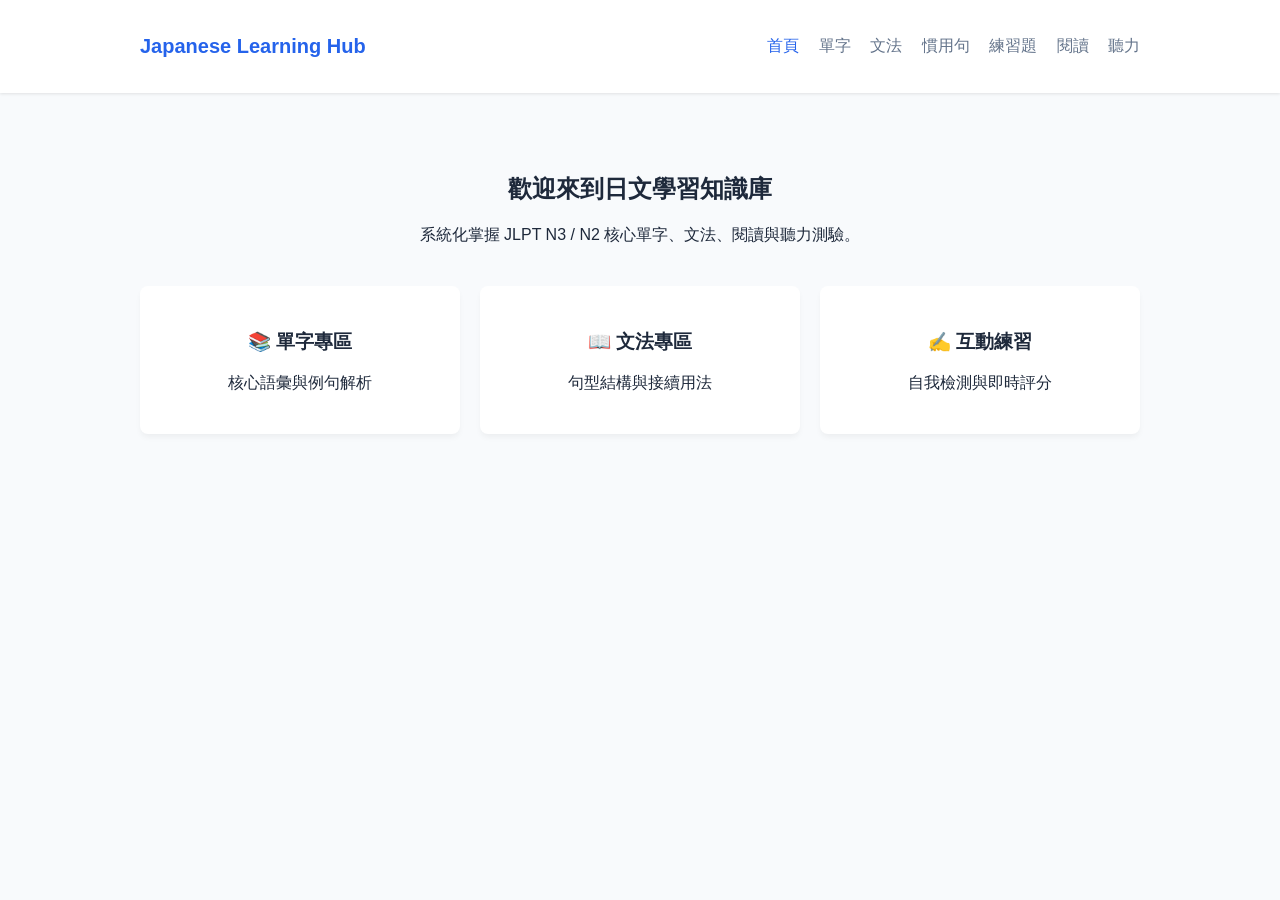
==== index.html @ bfe4eba3 "Add files via upload" ====
<!DOCTYPE html>
<html lang="zh-TW">
<head>
    <meta charset="UTF-8">
    <meta name="viewport" content="width=device-width, initial-scale=1.0">
    <title>Japanese Learning Hub - 日文學習知識庫</title>
    <link rel="stylesheet" href="css/style.css">
</head>
<body>
    <header class="navbar">
        <div class="container">
            <h1>Japanese Learning Hub</h1>
            <nav>
                <a href="index.html" class="active">首頁</a>
                <a href="pages/vocabulary.html">單字</a>
                <a href="pages/grammar.html">文法</a>
                <a href="pages/idioms.html">慣用句</a>
                <a href="pages/exercises.html">練習題</a>
                <a href="pages/reading.html">閱讀</a>
                <a href="pages/listening.html">聽力</a>
            </nav>
        </div>
    </header>

    <main class="container hero">
        <h2>歡迎來到日文學習知識庫</h2>
        <p>系統化掌握 JLPT N3 / N2 核心單字、文法、閱讀與聽力測驗。</p>
        
        <div class="card-grid">
            <a href="pages/vocabulary.html" class="feature-card">
                <h3>📚 單字專區</h3>
                <p>核心語彙與例句解析</p>
            </a>
            <a href="pages/grammar.html" class="feature-card">
                <h3>📖 文法專區</h3>
                <p>句型結構與接續用法</p>
            </a>
            <a href="pages/exercises.html" class="feature-card">
                <h3>✍️ 互動練習</h3>
                <p>自我檢測與即時評分</p>
            </a>
        </div>
    </main>

    <script src="js/main.js"></script>
    <script src="js/search.js"></script>
</body>
</html>
---- css/style.css ----
body {
    font-family: -apple-system, BlinkMacSystemFont, "Segoe UI", Roboto, "Helvetica Neue", Arial, sans-serif;
    background-color: #f8fafc;
    color: #1e293b;
    margin: 0;
    padding: 0;
}

.container {
    max-width: 1000px;
    margin: 0 auto;
    padding: 20px;
}

.navbar {
    background-color: #ffffff;
    box-shadow: 0 1px 3px rgba(0,0,0,0.1);
    padding: 15px 0;
}

.navbar .container {
    display: flex;
    justify-content: space-between;
    align-items: center;
}

.navbar h1 {
    font-size: 1.25rem;
    color: #2563eb;
    margin: 0;
}

.navbar nav a {
    margin-left: 15px;
    text-decoration: none;
    color: #64748b;
    font-weight: 500;
}

.navbar nav a.active, .navbar nav a:hover {
    color: #2563eb;
}

.hero {
    text-align: center;
    padding: 60px 20px;
}

.card-grid {
    display: grid;
    grid-template-columns: repeat(auto-fit, minmax(250px, 1fr));
    gap: 20px;
    margin-top: 40px;
}

.feature-card {
    background: #ffffff;
    padding: 24px;
    border-radius: 8px;
    box-shadow: 0 4px 6px -1px rgba(0,0,0,0.05);
    text-decoration: none;
    color: inherit;
    transition: transform 0.2s;
}

.feature-card:hover {
    transform: translateY(-4px);
}

.search-box {
    width: 100%;
    padding: 12px;
    font-size: 1rem;
    border: 1px solid #cbd5e1;
    border-radius: 6px;
    margin-bottom: 20px;
}

.content-list, .quiz-box {
    background: #ffffff;
    padding: 20px;
    border-radius: 8px;
    box-shadow: 0 1px 3px rgba(0,0,0,0.05);
}
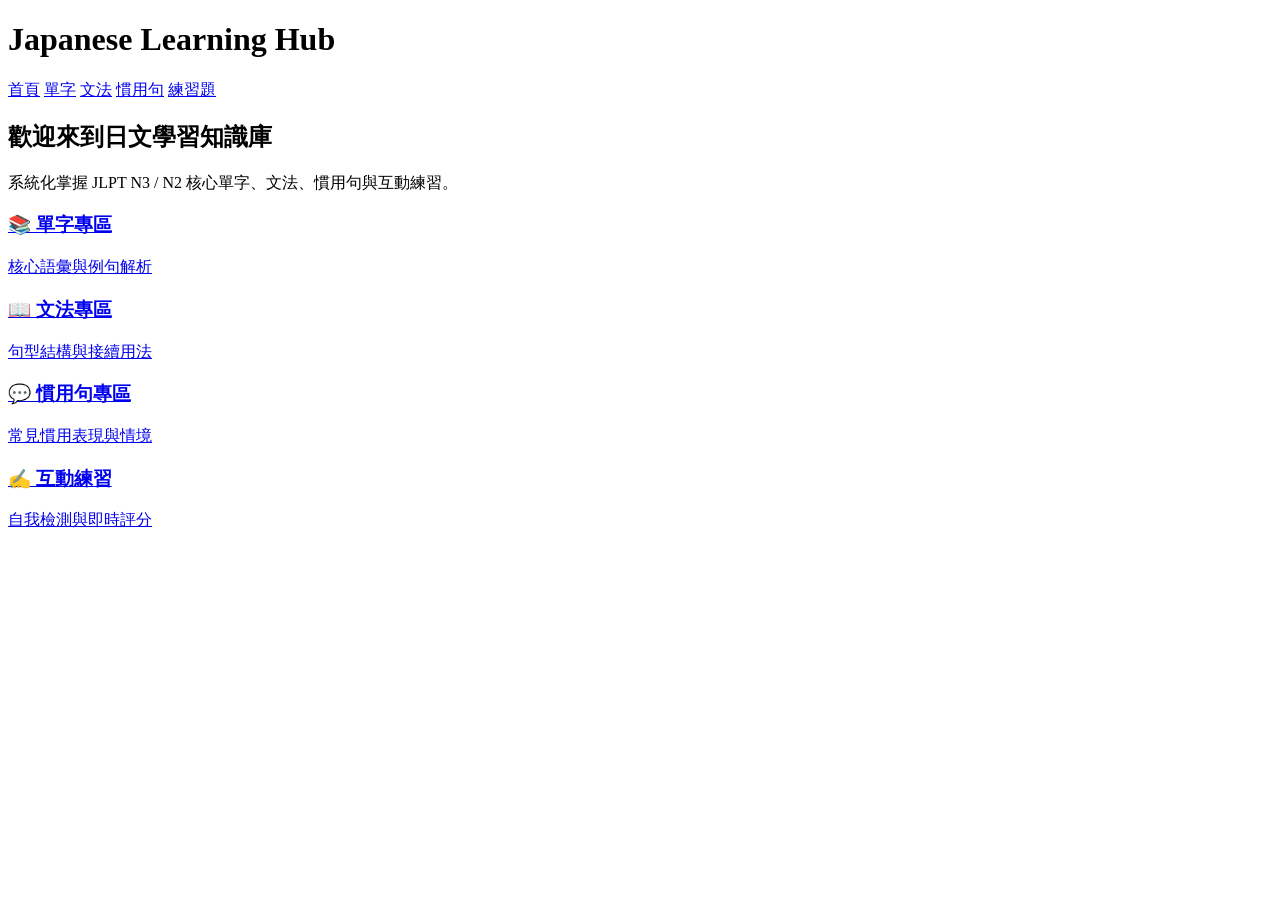
==== commit 82571f75: "Add files via upload" ====
--- a/index.html
+++ b/index.html
@@ -1,48 +1,49 @@
-<!DOCTYPE html>
-<html lang="zh-TW">
-<head>
-    <meta charset="UTF-8">
-    <meta name="viewport" content="width=device-width, initial-scale=1.0">
-    <title>Japanese Learning Hub - 日文學習知識庫</title>
-    <link rel="stylesheet" href="css/style.css">
-</head>
-<body>
-    <header class="navbar">
-        <div class="container">
-            <h1>Japanese Learning Hub</h1>
-            <nav>
-                <a href="index.html" class="active">首頁</a>
-                <a href="pages/vocabulary.html">單字</a>
-                <a href="pages/grammar.html">文法</a>
-                <a href="pages/idioms.html">慣用句</a>
-                <a href="pages/exercises.html">練習題</a>
-                <a href="pages/reading.html">閱讀</a>
-                <a href="pages/listening.html">聽力</a>
-            </nav>
-        </div>
-    </header>
-
-    <main class="container hero">
-        <h2>歡迎來到日文學習知識庫</h2>
-        <p>系統化掌握 JLPT N3 / N2 核心單字、文法、閱讀與聽力測驗。</p>
-        
-        <div class="card-grid">
-            <a href="pages/vocabulary.html" class="feature-card">
-                <h3>📚 單字專區</h3>
-                <p>核心語彙與例句解析</p>
-            </a>
-            <a href="pages/grammar.html" class="feature-card">
-                <h3>📖 文法專區</h3>
-                <p>句型結構與接續用法</p>
-            </a>
-            <a href="pages/exercises.html" class="feature-card">
-                <h3>✍️ 互動練習</h3>
-                <p>自我檢測與即時評分</p>
-            </a>
-        </div>
-    </main>
-
-    <script src="js/main.js"></script>
-    <script src="js/search.js"></script>
-</body>
-</html>
+<!DOCTYPE html>
+<html lang="zh-TW">
+<head>
+    <meta charset="UTF-8">
+    <meta name="viewport" content="width=device-width, initial-scale=1.0">
+    <title>Japanese Learning Hub - 日文學習知識庫</title>
+    <link rel="stylesheet" href="css/style.css">
+</head>
+<body>
+    <header class="navbar">
+        <div class="container">
+            <h1>Japanese Learning Hub</h1>
+            <nav>
+                <a href="index.html" class="active">首頁</a>
+                <a href="pages/vocabulary.html">單字</a>
+                <a href="pages/grammar.html">文法</a>
+                <a href="pages/idioms.html">慣用句</a>
+                <a href="pages/exercises.html">練習題</a>
+            </nav>
+        </div>
+    </header>
+
+    <main class="container hero">
+        <h2>歡迎來到日文學習知識庫</h2>
+        <p>系統化掌握 JLPT N3 / N2 核心單字、文法、慣用句與互動練習。</p>
+
+        <div class="card-grid">
+            <a href="pages/vocabulary.html" class="feature-card">
+                <h3>📚 單字專區</h3>
+                <p>核心語彙與例句解析</p>
+            </a>
+            <a href="pages/grammar.html" class="feature-card">
+                <h3>📖 文法專區</h3>
+                <p>句型結構與接續用法</p>
+            </a>
+            <a href="pages/idioms.html" class="feature-card">
+                <h3>💬 慣用句專區</h3>
+                <p>常見慣用表現與情境</p>
+            </a>
+            <a href="pages/exercises.html" class="feature-card">
+                <h3>✍️ 互動練習</h3>
+                <p>自我檢測與即時評分</p>
+            </a>
+        </div>
+    </main>
+
+    <script src="js/main.js"></script>
+</body>
+</html>
